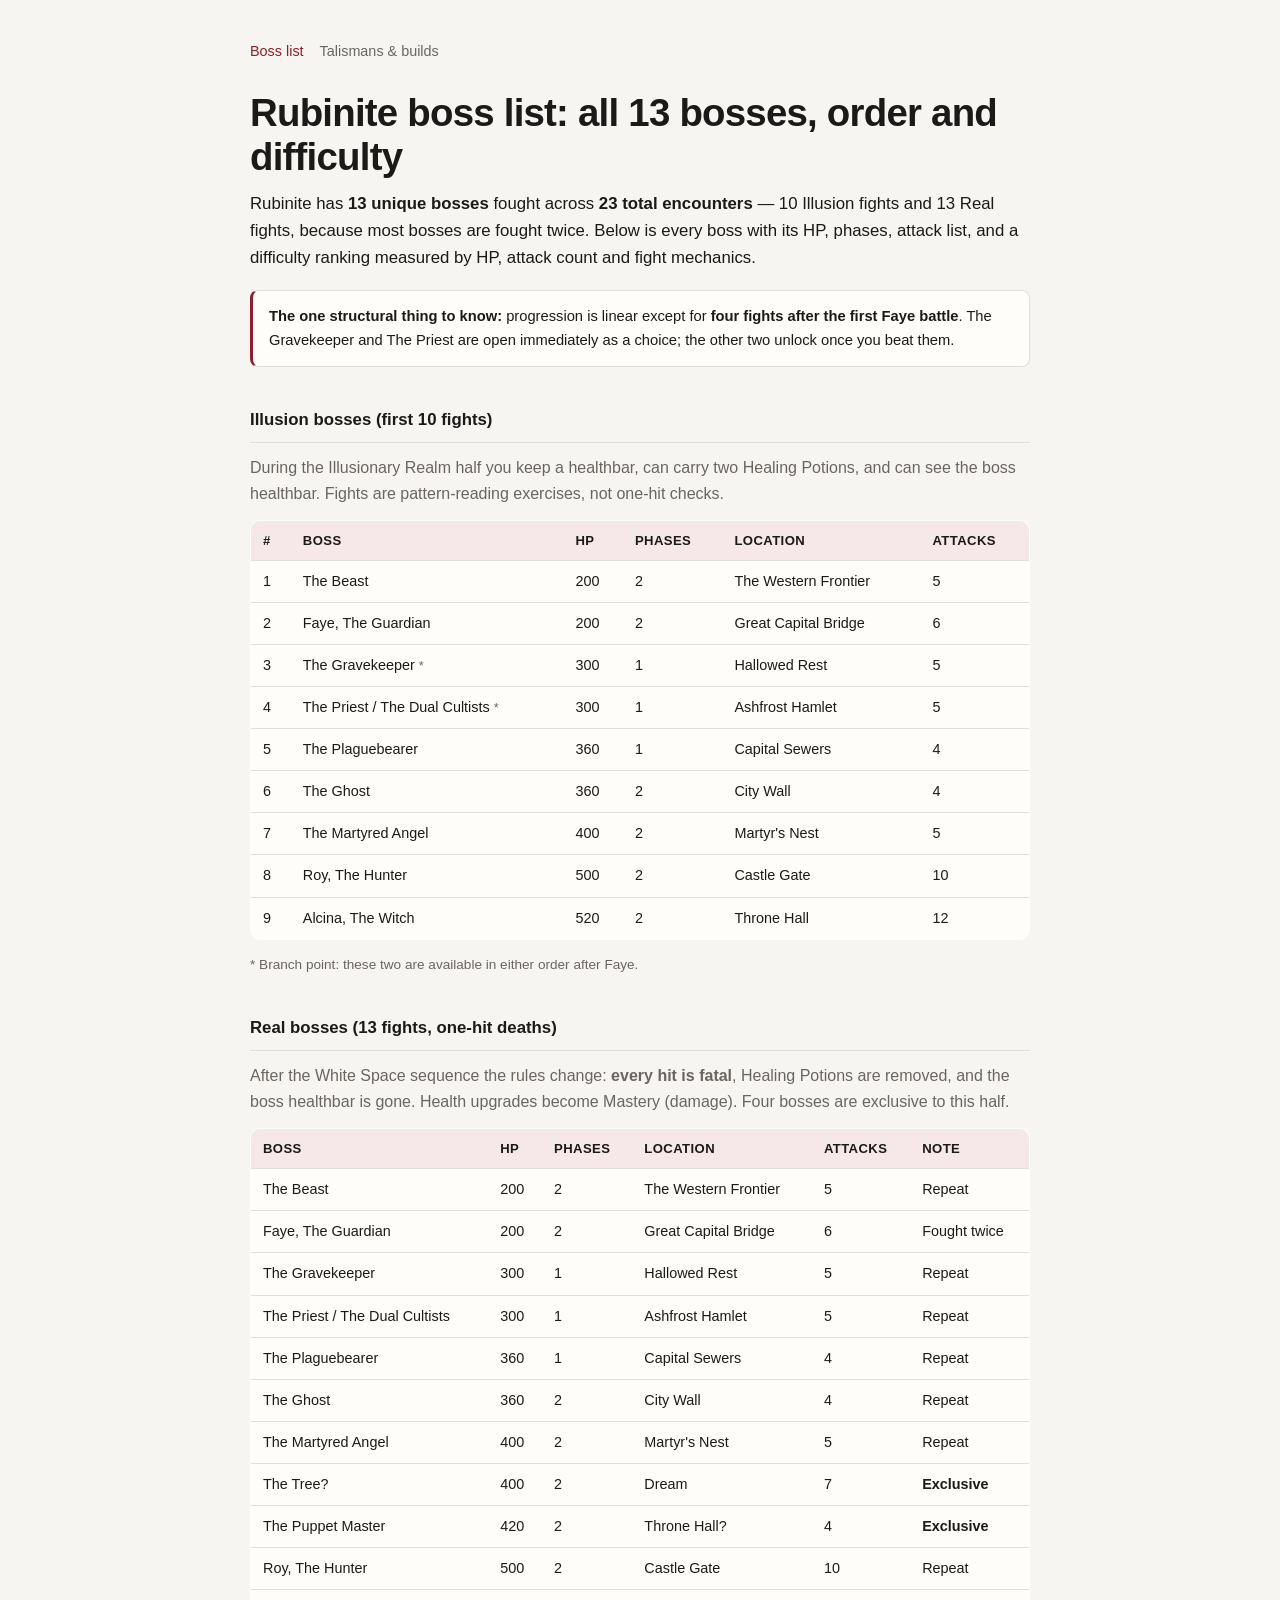
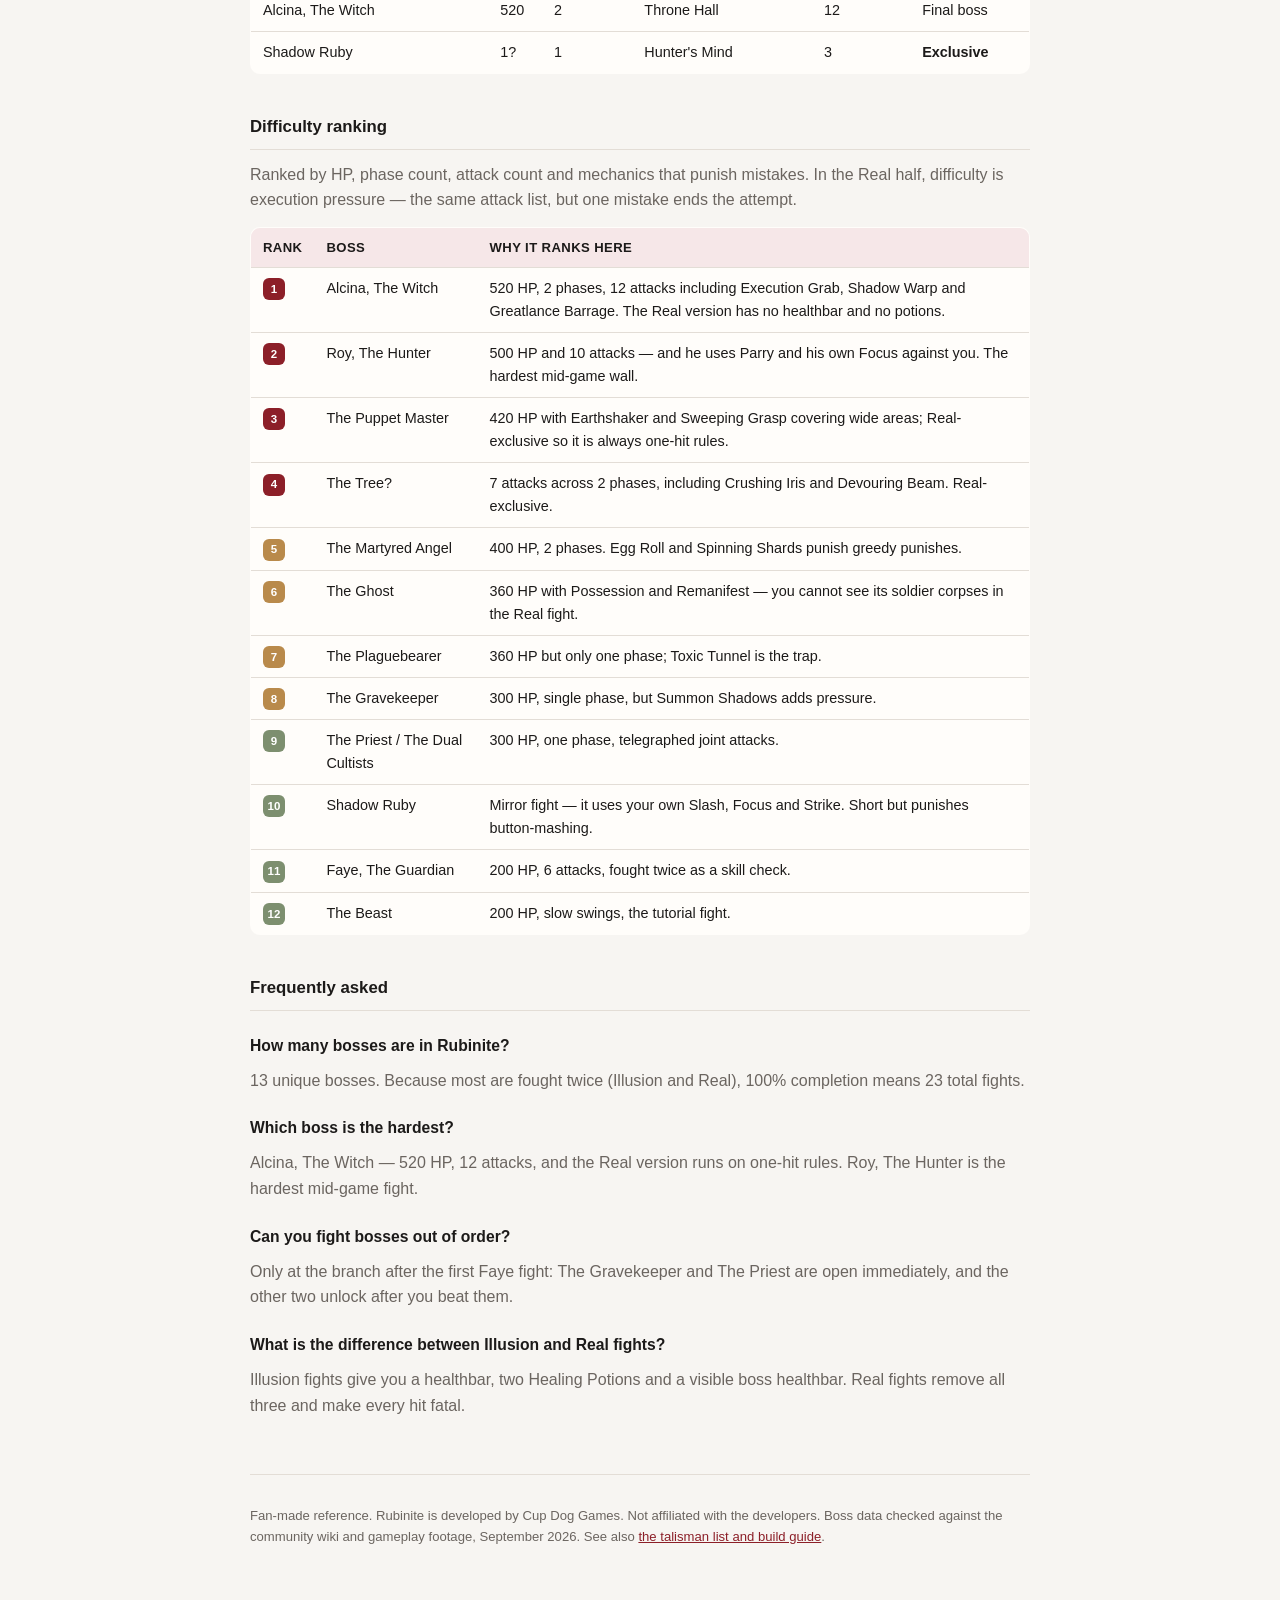
==== public/index.html @ f6de71df "Rubinite Guide — 2 页测试站（Steam 工具站模式验证） 第 1 页 / : boss 全名单（13 个唯一 boss / 23 场战斗）+ 难度排名   · 10 幻象 + 13" ====
<!DOCTYPE html>
<html lang="en">
<head>
<meta charset="utf-8">
<meta name="viewport" content="width=device-width, initial-scale=1">
<title>Rubinite Boss List — All 13 Bosses, Order &amp; Difficulty Ranking</title>
<meta name="description" content="Every boss in Rubinite: all 10 Illusion fights and 13 Real fights with HP, phases, attack lists and a difficulty ranking. Includes the fight order and where the branching starts.">
<link rel="canonical" href="https://rubinite.guide/">
<meta name="robots" content="index, follow, max-image-preview:large">
<meta property="og:type" content="article">
<meta property="og:title" content="Rubinite Boss List — All 13 Bosses, Order &amp; Difficulty Ranking">
<meta property="og:description" content="All 10 Illusion and 13 Real boss fights with HP, phases, attacks and a difficulty ranking.">
<meta property="og:url" content="https://rubinite.guide/">
<script type="application/ld+json">
{"@context":"https://schema.org","@type":"FAQPage","mainEntity":[
{"@type":"Question","name":"How many bosses are in Rubinite?","acceptedAnswer":{"@type":"Answer","text":"Rubinite has 13 unique bosses. The game contains 10 Illusion fights and 13 Real fights, and 100% completion means 23 total fights because most bosses are fought twice."}},
{"@type":"Question","name":"Which Rubinite boss is the hardest?","acceptedAnswer":{"@type":"Answer","text":"Alcina, The Witch is the hardest fight: 520 HP across two phases with 12 distinct attacks. Roy, The Hunter (500 HP, 10 attacks, including a Parry and his own Focus) is the hardest mid-game wall."}},
{"@type":"Question","name":"Can you fight Rubinite bosses out of order?","acceptedAnswer":{"@type":"Answer","text":"Mostly no. Bosses follow a linear order except for four fights after the first Faye, The Guardian battle. The Gravekeeper and The Priest are available immediately as a choice, and the other two unlock after beating them."}},
{"@type":"Question","name":"What changes in the Real fights?","acceptedAnswer":{"@type":"Answer","text":"In the Real World half of the game every attack is fatal, healing potions are removed, and boss healthbars disappear. Health upgrades are replaced with Mastery, which increases damage instead."}}]}
</script>
<style>
:root{--bg:#f7f5f2;--fg:#1c1a19;--muted:#6b6560;--line:#e3ddd6;--card:#fffdfa;--accent:#8c1f28;--accent-soft:#f6e7e8}
*{box-sizing:border-box}
body{margin:0;background:var(--bg);color:var(--fg);font:16px/1.6 ui-sans-serif,-apple-system,"Segoe UI",Roboto,sans-serif;-webkit-font-smoothing:antialiased}
main{max-width:820px;margin:0 auto;padding:40px 20px 80px}
h1{font-size:clamp(1.7rem,4.5vw,2.4rem);line-height:1.15;margin:0 0 12px;letter-spacing:-.02em}
h2{font-size:1.05rem;margin:40px 0 12px;padding-bottom:8px;border-bottom:1px solid var(--line)}
h3{font-size:.98rem;margin:22px 0 6px}
p{color:var(--muted);margin:10px 0}
a{color:var(--accent)}
.lede{font-size:1.05rem;color:var(--fg)}
table{width:100%;border-collapse:collapse;margin:14px 0;font-size:.9rem;background:var(--card);border:1px solid var(--line);border-radius:10px;overflow:hidden}
th,td{text-align:left;padding:9px 12px;border-bottom:1px solid var(--line);vertical-align:top}
th{background:var(--accent-soft);font-weight:600;font-size:.82rem;text-transform:uppercase;letter-spacing:.03em}
tr:last-child td{border-bottom:none}
td.num{font-variant-numeric:tabular-nums;white-space:nowrap}
.rank{display:inline-flex;width:22px;height:22px;align-items:center;justify-content:center;border-radius:6px;background:var(--accent);color:#fff;font-size:.72rem;font-weight:700}
.rank.mid{background:#b98a4b}.rank.low{background:#7d8f6f}
.note{background:var(--card);border:1px solid var(--line);border-left:3px solid var(--accent);border-radius:8px;padding:14px 16px;margin:18px 0;font-size:.92rem;color:var(--fg)}
nav.top{display:flex;gap:16px;font-size:.9rem;margin-bottom:28px;flex-wrap:wrap}
nav.top a{color:var(--muted);text-decoration:none}
nav.top a:hover,nav.top a[aria-current]{color:var(--accent)}
footer{margin-top:56px;padding-top:20px;border-top:1px solid var(--line);font-size:.82rem;color:var(--muted)}
@media(max-width:560px){table{font-size:.82rem}th,td{padding:8px 9px}}
</style>
</head>
<body>
<main>
<nav class="top" aria-label="Site">
  <a href="/" aria-current="page">Boss list</a>
  <a href="/talismans/">Talismans &amp; builds</a>
</nav>

<h1>Rubinite boss list: all 13 bosses, order and difficulty</h1>
<p class="lede">Rubinite has <strong>13 unique bosses</strong> fought across <strong>23 total encounters</strong> — 10 Illusion fights and 13 Real fights, because most bosses are fought twice. Below is every boss with its HP, phases, attack list, and a difficulty ranking measured by HP, attack count and fight mechanics.</p>

<div class="note"><strong>The one structural thing to know:</strong> progression is linear except for <strong>four fights after the first Faye battle</strong>. The Gravekeeper and The Priest are open immediately as a choice; the other two unlock once you beat them.</div>

<h2>Illusion bosses (first 10 fights)</h2>
<p>During the Illusionary Realm half you keep a healthbar, can carry two Healing Potions, and can see the boss healthbar. Fights are pattern-reading exercises, not one-hit checks.</p>
<table>
<thead><tr><th>#</th><th>Boss</th><th>HP</th><th>Phases</th><th>Location</th><th>Attacks</th></tr></thead>
<tbody>
<tr><td class="num">1</td><td>The Beast</td><td class="num">200</td><td class="num">2</td><td>The Western Frontier</td><td class="num">5</td></tr>
<tr><td class="num">2</td><td>Faye, The Guardian</td><td class="num">200</td><td class="num">2</td><td>Great Capital Bridge</td><td class="num">6</td></tr>
<tr><td class="num">3</td><td>The Gravekeeper <span style="color:var(--muted);font-size:.8rem">*</span></td><td class="num">300</td><td class="num">1</td><td>Hallowed Rest</td><td class="num">5</td></tr>
<tr><td class="num">4</td><td>The Priest / The Dual Cultists <span style="color:var(--muted);font-size:.8rem">*</span></td><td class="num">300</td><td class="num">1</td><td>Ashfrost Hamlet</td><td class="num">5</td></tr>
<tr><td class="num">5</td><td>The Plaguebearer</td><td class="num">360</td><td class="num">1</td><td>Capital Sewers</td><td class="num">4</td></tr>
<tr><td class="num">6</td><td>The Ghost</td><td class="num">360</td><td class="num">2</td><td>City Wall</td><td class="num">4</td></tr>
<tr><td class="num">7</td><td>The Martyred Angel</td><td class="num">400</td><td class="num">2</td><td>Martyr's Nest</td><td class="num">5</td></tr>
<tr><td class="num">8</td><td>Roy, The Hunter</td><td class="num">500</td><td class="num">2</td><td>Castle Gate</td><td class="num">10</td></tr>
<tr><td class="num">9</td><td>Alcina, The Witch</td><td class="num">520</td><td class="num">2</td><td>Throne Hall</td><td class="num">12</td></tr>
</tbody>
</table>
<p style="font-size:.85rem">* Branch point: these two are available in either order after Faye.</p>

<h2>Real bosses (13 fights, one-hit deaths)</h2>
<p>After the White Space sequence the rules change: <strong>every hit is fatal</strong>, Healing Potions are removed, and the boss healthbar is gone. Health upgrades become Mastery (damage). Four bosses are exclusive to this half.</p>
<table>
<thead><tr><th>Boss</th><th>HP</th><th>Phases</th><th>Location</th><th>Attacks</th><th>Note</th></tr></thead>
<tbody>
<tr><td>The Beast</td><td class="num">200</td><td class="num">2</td><td>The Western Frontier</td><td class="num">5</td><td>Repeat</td></tr>
<tr><td>Faye, The Guardian</td><td class="num">200</td><td class="num">2</td><td>Great Capital Bridge</td><td class="num">6</td><td>Fought twice</td></tr>
<tr><td>The Gravekeeper</td><td class="num">300</td><td class="num">1</td><td>Hallowed Rest</td><td class="num">5</td><td>Repeat</td></tr>
<tr><td>The Priest / The Dual Cultists</td><td class="num">300</td><td class="num">1</td><td>Ashfrost Hamlet</td><td class="num">5</td><td>Repeat</td></tr>
<tr><td>The Plaguebearer</td><td class="num">360</td><td class="num">1</td><td>Capital Sewers</td><td class="num">4</td><td>Repeat</td></tr>
<tr><td>The Ghost</td><td class="num">360</td><td class="num">2</td><td>City Wall</td><td class="num">4</td><td>Repeat</td></tr>
<tr><td>The Martyred Angel</td><td class="num">400</td><td class="num">2</td><td>Martyr's Nest</td><td class="num">5</td><td>Repeat</td></tr>
<tr><td>The Tree?</td><td class="num">400</td><td class="num">2</td><td>Dream</td><td class="num">7</td><td><strong>Exclusive</strong></td></tr>
<tr><td>The Puppet Master</td><td class="num">420</td><td class="num">2</td><td>Throne Hall?</td><td class="num">4</td><td><strong>Exclusive</strong></td></tr>
<tr><td>Roy, The Hunter</td><td class="num">500</td><td class="num">2</td><td>Castle Gate</td><td class="num">10</td><td>Repeat</td></tr>
<tr><td>Alcina, The Witch</td><td class="num">520</td><td class="num">2</td><td>Throne Hall</td><td class="num">12</td><td>Final boss</td></tr>
<tr><td>Shadow Ruby</td><td class="num">1?</td><td class="num">1</td><td>Hunter's Mind</td><td class="num">3</td><td><strong>Exclusive</strong></td></tr>
</tbody>
</table>

<h2>Difficulty ranking</h2>
<p>Ranked by HP, phase count, attack count and mechanics that punish mistakes. In the Real half, difficulty is execution pressure — the same attack list, but one mistake ends the attempt.</p>
<table>
<thead><tr><th>Rank</th><th>Boss</th><th>Why it ranks here</th></tr></thead>
<tbody>
<tr><td><span class="rank">1</span></td><td>Alcina, The Witch</td><td>520 HP, 2 phases, 12 attacks including Execution Grab, Shadow Warp and Greatlance Barrage. The Real version has no healthbar and no potions.</td></tr>
<tr><td><span class="rank">2</span></td><td>Roy, The Hunter</td><td>500 HP and 10 attacks — and he uses Parry and his own Focus against you. The hardest mid-game wall.</td></tr>
<tr><td><span class="rank">3</span></td><td>The Puppet Master</td><td>420 HP with Earthshaker and Sweeping Grasp covering wide areas; Real-exclusive so it is always one-hit rules.</td></tr>
<tr><td><span class="rank">4</span></td><td>The Tree?</td><td>7 attacks across 2 phases, including Crushing Iris and Devouring Beam. Real-exclusive.</td></tr>
<tr><td><span class="rank mid">5</span></td><td>The Martyred Angel</td><td>400 HP, 2 phases. Egg Roll and Spinning Shards punish greedy punishes.</td></tr>
<tr><td><span class="rank mid">6</span></td><td>The Ghost</td><td>360 HP with Possession and Remanifest — you cannot see its soldier corpses in the Real fight.</td></tr>
<tr><td><span class="rank mid">7</span></td><td>The Plaguebearer</td><td>360 HP but only one phase; Toxic Tunnel is the trap.</td></tr>
<tr><td><span class="rank mid">8</span></td><td>The Gravekeeper</td><td>300 HP, single phase, but Summon Shadows adds pressure.</td></tr>
<tr><td><span class="rank low">9</span></td><td>The Priest / The Dual Cultists</td><td>300 HP, one phase, telegraphed joint attacks.</td></tr>
<tr><td><span class="rank low">10</span></td><td>Shadow Ruby</td><td>Mirror fight — it uses your own Slash, Focus and Strike. Short but punishes button-mashing.</td></tr>
<tr><td><span class="rank low">11</span></td><td>Faye, The Guardian</td><td>200 HP, 6 attacks, fought twice as a skill check.</td></tr>
<tr><td><span class="rank low">12</span></td><td>The Beast</td><td>200 HP, slow swings, the tutorial fight.</td></tr>
</tbody>
</table>

<h2>Frequently asked</h2>
<h3>How many bosses are in Rubinite?</h3>
<p>13 unique bosses. Because most are fought twice (Illusion and Real), 100% completion means 23 total fights.</p>
<h3>Which boss is the hardest?</h3>
<p>Alcina, The Witch — 520 HP, 12 attacks, and the Real version runs on one-hit rules. Roy, The Hunter is the hardest mid-game fight.</p>
<h3>Can you fight bosses out of order?</h3>
<p>Only at the branch after the first Faye fight: The Gravekeeper and The Priest are open immediately, and the other two unlock after you beat them.</p>
<h3>What is the difference between Illusion and Real fights?</h3>
<p>Illusion fights give you a healthbar, two Healing Potions and a visible boss healthbar. Real fights remove all three and make every hit fatal.</p>

<footer>
<p>Fan-made reference. Rubinite is developed by Cup Dog Games. Not affiliated with the developers. Boss data checked against the community wiki and gameplay footage, September 2026. See also <a href="/talismans/">the talisman list and build guide</a>.</p>
</footer>
</main>
</body>
</html>
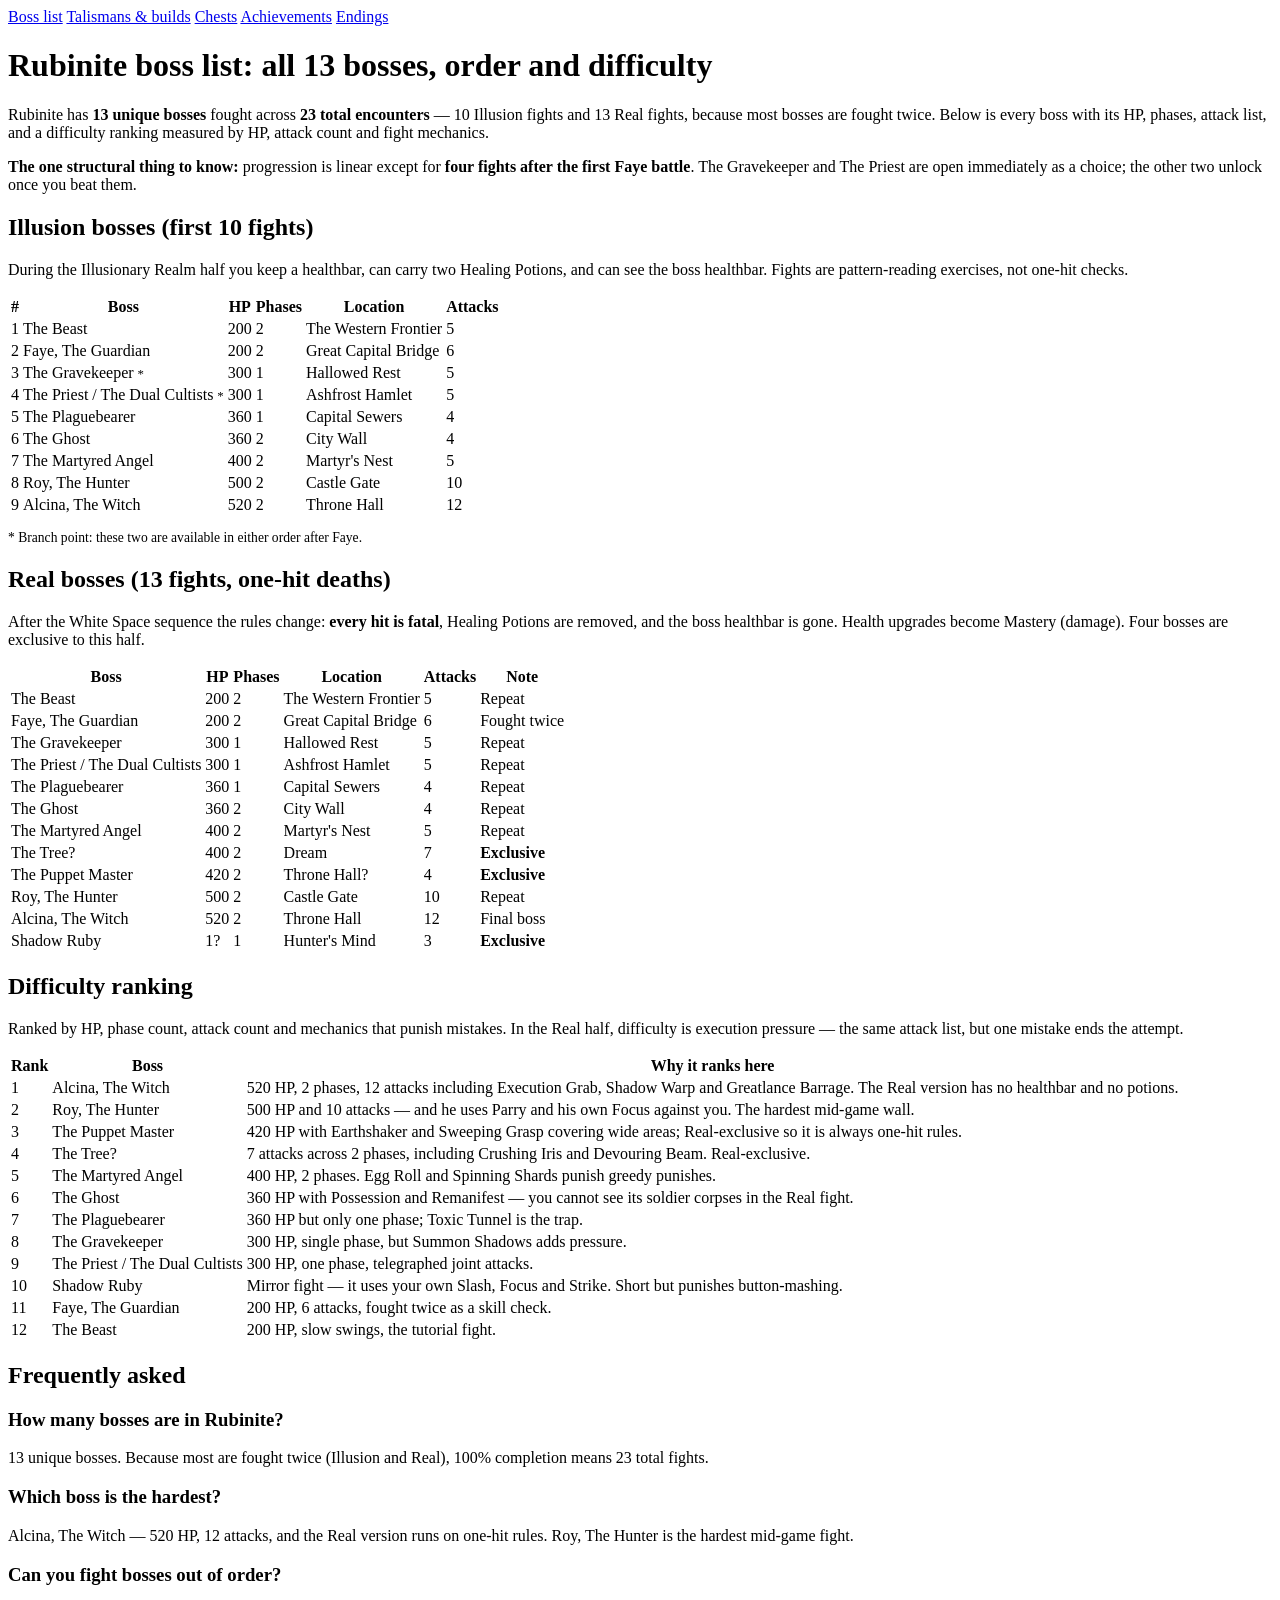
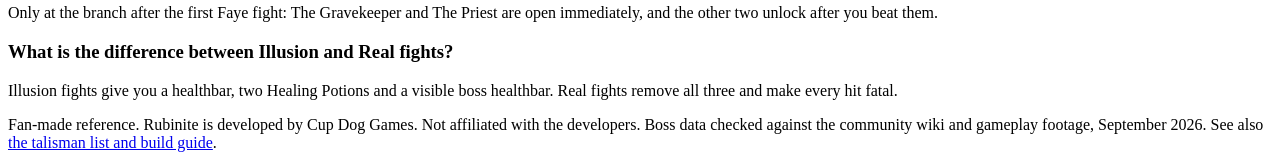
==== commit 0bb5f42e: "content: 补 3 个高需求内页（chests / achievements / endings）+ 共享 CSS + 全站 5 项导航 需求依据（autocomplete 实测）： - rub" ====
--- a/public/index.html
+++ b/public/index.html
@@ -5,12 +5,12 @@
 <meta name="viewport" content="width=device-width, initial-scale=1">
 <title>Rubinite Boss List — All 13 Bosses, Order &amp; Difficulty Ranking</title>
 <meta name="description" content="Every boss in Rubinite: all 10 Illusion fights and 13 Real fights with HP, phases, attack lists and a difficulty ranking. Includes the fight order and where the branching starts.">
-<link rel="canonical" href="https://rubinite.guide/">
+<link rel="canonical" href="https://rubinite.xyz/">
 <meta name="robots" content="index, follow, max-image-preview:large">
 <meta property="og:type" content="article">
 <meta property="og:title" content="Rubinite Boss List — All 13 Bosses, Order &amp; Difficulty Ranking">
 <meta property="og:description" content="All 10 Illusion and 13 Real boss fights with HP, phases, attacks and a difficulty ranking.">
-<meta property="og:url" content="https://rubinite.guide/">
+<meta property="og:url" content="https://rubinite.xyz/">
 <script type="application/ld+json">
 {"@context":"https://schema.org","@type":"FAQPage","mainEntity":[
 {"@type":"Question","name":"How many bosses are in Rubinite?","acceptedAnswer":{"@type":"Answer","text":"Rubinite has 13 unique bosses. The game contains 10 Illusion fights and 13 Real fights, and 100% completion means 23 total fights because most bosses are fought twice."}},
@@ -18,37 +18,16 @@
 {"@type":"Question","name":"Can you fight Rubinite bosses out of order?","acceptedAnswer":{"@type":"Answer","text":"Mostly no. Bosses follow a linear order except for four fights after the first Faye, The Guardian battle. The Gravekeeper and The Priest are available immediately as a choice, and the other two unlock after beating them."}},
 {"@type":"Question","name":"What changes in the Real fights?","acceptedAnswer":{"@type":"Answer","text":"In the Real World half of the game every attack is fatal, healing potions are removed, and boss healthbars disappear. Health upgrades are replaced with Mastery, which increases damage instead."}}]}
 </script>
-<style>
-:root{--bg:#f7f5f2;--fg:#1c1a19;--muted:#6b6560;--line:#e3ddd6;--card:#fffdfa;--accent:#8c1f28;--accent-soft:#f6e7e8}
-*{box-sizing:border-box}
-body{margin:0;background:var(--bg);color:var(--fg);font:16px/1.6 ui-sans-serif,-apple-system,"Segoe UI",Roboto,sans-serif;-webkit-font-smoothing:antialiased}
-main{max-width:820px;margin:0 auto;padding:40px 20px 80px}
-h1{font-size:clamp(1.7rem,4.5vw,2.4rem);line-height:1.15;margin:0 0 12px;letter-spacing:-.02em}
-h2{font-size:1.05rem;margin:40px 0 12px;padding-bottom:8px;border-bottom:1px solid var(--line)}
-h3{font-size:.98rem;margin:22px 0 6px}
-p{color:var(--muted);margin:10px 0}
-a{color:var(--accent)}
-.lede{font-size:1.05rem;color:var(--fg)}
-table{width:100%;border-collapse:collapse;margin:14px 0;font-size:.9rem;background:var(--card);border:1px solid var(--line);border-radius:10px;overflow:hidden}
-th,td{text-align:left;padding:9px 12px;border-bottom:1px solid var(--line);vertical-align:top}
-th{background:var(--accent-soft);font-weight:600;font-size:.82rem;text-transform:uppercase;letter-spacing:.03em}
-tr:last-child td{border-bottom:none}
-td.num{font-variant-numeric:tabular-nums;white-space:nowrap}
-.rank{display:inline-flex;width:22px;height:22px;align-items:center;justify-content:center;border-radius:6px;background:var(--accent);color:#fff;font-size:.72rem;font-weight:700}
-.rank.mid{background:#b98a4b}.rank.low{background:#7d8f6f}
-.note{background:var(--card);border:1px solid var(--line);border-left:3px solid var(--accent);border-radius:8px;padding:14px 16px;margin:18px 0;font-size:.92rem;color:var(--fg)}
-nav.top{display:flex;gap:16px;font-size:.9rem;margin-bottom:28px;flex-wrap:wrap}
-nav.top a{color:var(--muted);text-decoration:none}
-nav.top a:hover,nav.top a[aria-current]{color:var(--accent)}
-footer{margin-top:56px;padding-top:20px;border-top:1px solid var(--line);font-size:.82rem;color:var(--muted)}
-@media(max-width:560px){table{font-size:.82rem}th,td{padding:8px 9px}}
-</style>
+<link rel="stylesheet" href="/style.css">
 </head>
 <body>
 <main>
 <nav class="top" aria-label="Site">
   <a href="/" aria-current="page">Boss list</a>
   <a href="/talismans/">Talismans &amp; builds</a>
+  <a href="/chests/">Chests</a>
+  <a href="/achievements/">Achievements</a>
+  <a href="/endings/">Endings</a>
 </nav>
 
 <h1>Rubinite boss list: all 13 bosses, order and difficulty</h1>
